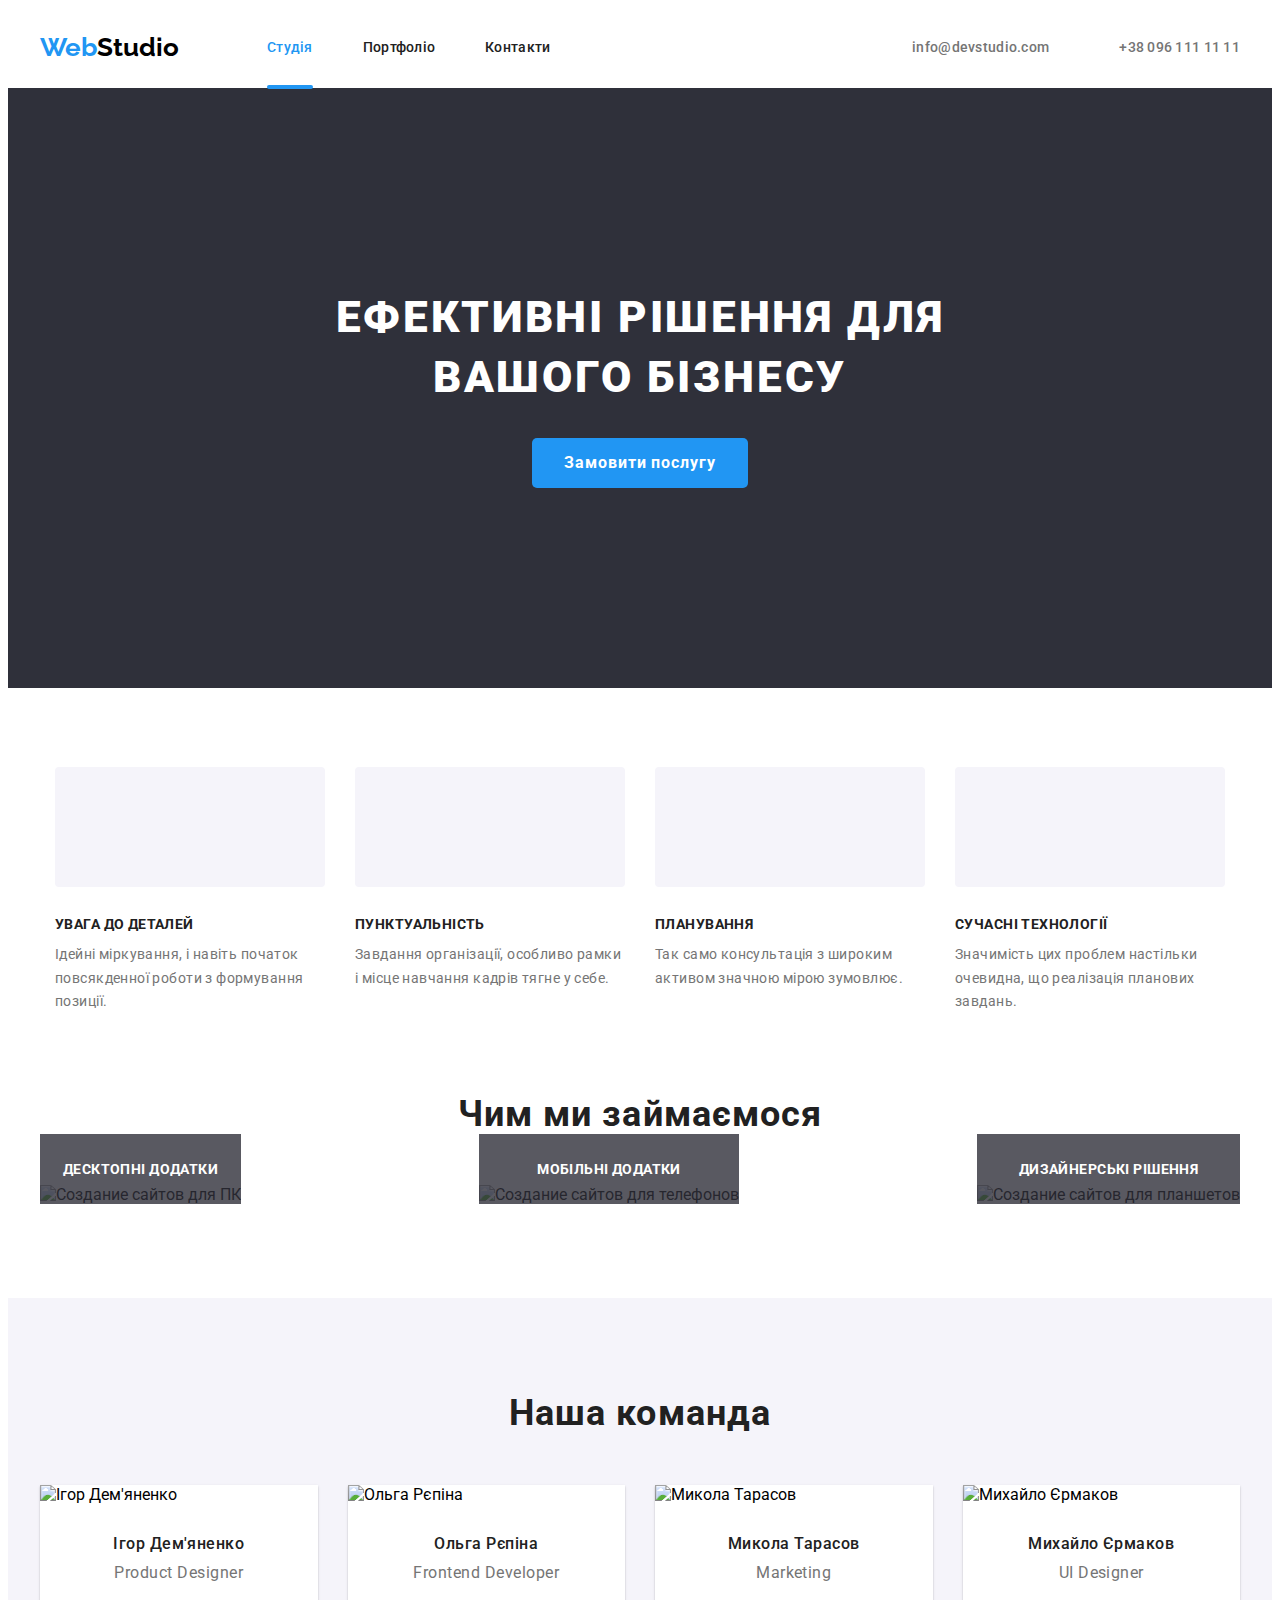
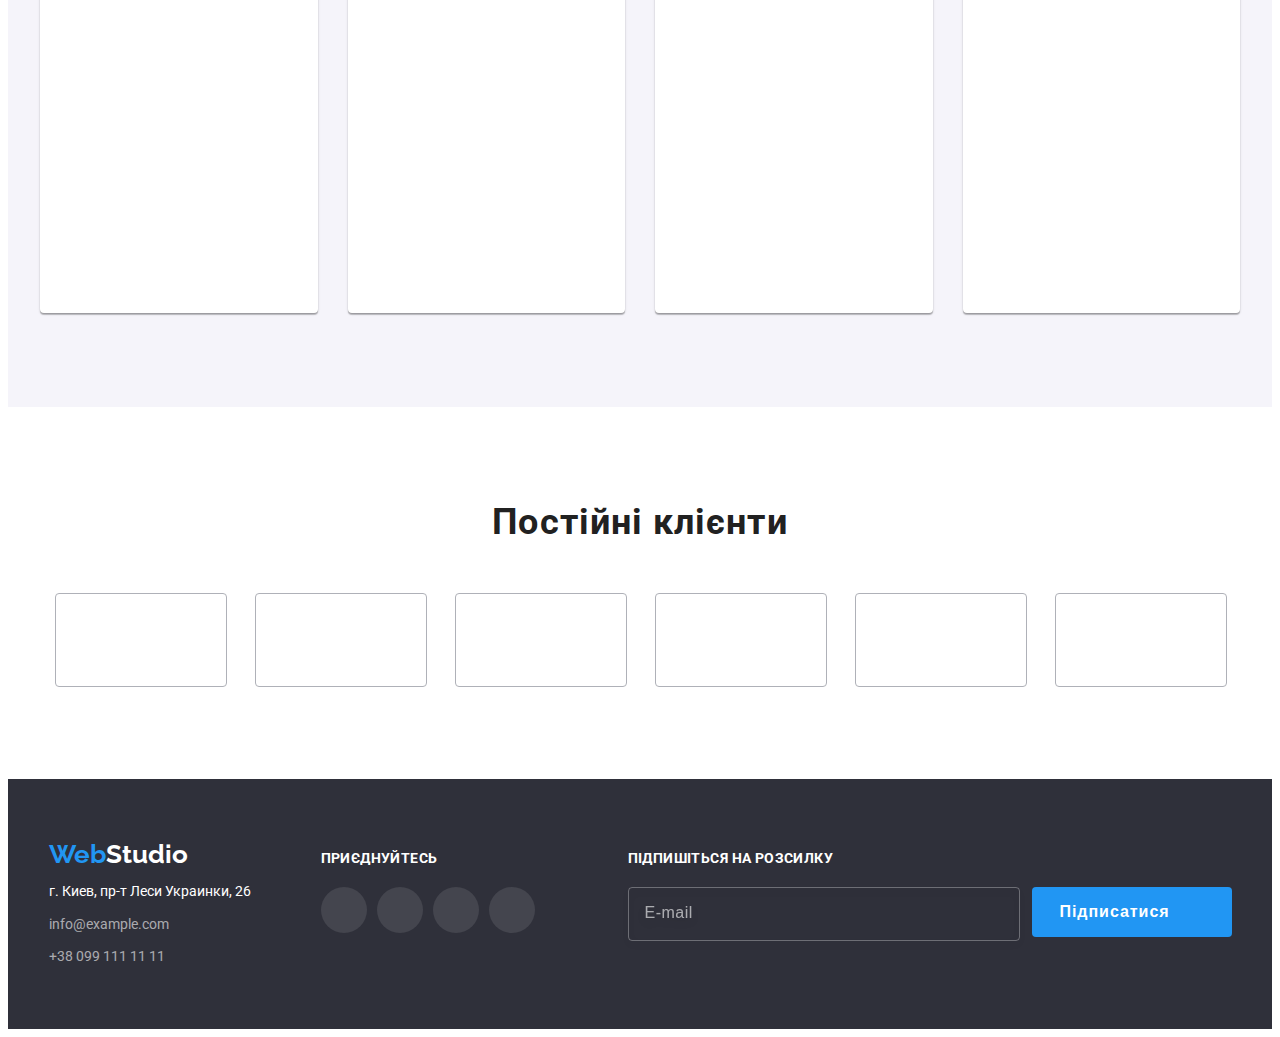
==== index.html @ 0c299c50 "Add files via upload" ====
<!DOCTYPE html>
<html lang="uk">
  <head>
    <meta charset="UTF-8" />
    <meta http-equiv="X-UA-Compatible" content="IE=edge" />
    <meta name="viewport" content="width=device-width, initial-scale=1.0" />
    <link rel="preconnect" href="https://fonts.googleapis.com" />
    <link rel="preconnect" href="https://fonts.gstatic.com" crossorigin />
    <link
      href="https://fonts.googleapis.com/css2?family=Raleway:wght@700&family=Roboto:wght@400;500;700;900&display=swap"
      rel="stylesheet"
    />
    <link
      rel="stylesheet"
      href="https://cdnjs.cloudflare.com/ajax/libs/modern-normalize/1.1.0/modern-normalize.min.css"
      integrity="sha512-wpPYUAdjBVSE4KJnH1VR1HeZfpl1ub8YT/NKx4PuQ5NmX2tKuGu6U/JRp5y+Y8XG2tV+wKQpNHVUX03MfMFn9Q=="
      crossorigin="anonymous"
      referrerpolicy="no-referrer"
    />
    <link rel="stylesheet" href="./css/main.min.css" />
    <title></title>
  </head>
  <body>
    <header class="top-header">
      <div class="container header-container">
        <nav class="nav">
          <a href="./index.html" class="logo"><span class="logo-forepart">Web</span>Studio</a>
          <ul class="nav__list">
            <li class="nav__item">
              <a class="nav__link current" href="./index.html">Студія</a>
            </li>
            <li class="nav__item">
              <a class="nav__link" href="./portfolio.html">Портфоліо</a>
            </li>
            <li class="nav__item">
              <a class="nav__link" href="#footerContacts">Контакти</a>
            </li>
          </ul>
        </nav>

        <button type="button" class="mobile-menu-open-btn" data-menu-open>
          <svg class="mobile-menu-open-btn__icon" width="40" height="40">
            <use href="./images/sprite.svg#burger-icon"></use>
          </svg>
        </button>
        <ul class="header-contacts">
          <li class="header-contacts__item">
            <a class="header-contacts__link link" href="mailto:info@devstudio.com"
              ><svg class="header-contacts__icon icon-mail" width="16" height="12">
                <use href="./images/sprite.svg#icon-envelope"></use>
              </svg>
              info@devstudio.com</a
            >
          </li>
          <li class="header-contacts__item">
            <a class="header-contacts__link link" href="tel:+380961111111"
              ><svg class="header-contacts__icon icon-tel" width="10" height="16">
                <use href="./images/sprite.svg#icon-smartphone"></use>
              </svg>
              +38 096 111 11 11</a
            >
          </li>
        </ul>
      </div>

      <div class="mobile-menu" data-menu>
        <div class="container mobile-menu__container">
          <button type="button" class="mobile-menu__close-btn" data-menu-close>
            <svg class="mobile-menu__close-icon" width="40" height="40">
              <use href="./images/sprite.svg#close-icon"></use>
            </svg>
          </button>
          <ul class="mobile-menu__nav">
            <li class="mobile-menu__nav-item">
              <a class="mobile-menu__nav-link mobile-menu__nav-current" href="./index.html">Студія</a>
            </li>
            <li class="mobile-menu__nav-item">
              <a class="mobile-menu__nav-link" href="./portfolio.html">Портфоліо</a>
            </li>
            <li class="mobile-menu__nav-item">
              <a class="mobile-menu__nav-link" href="#footerContacts">Контакти</a>
            </li>
          </ul>

					<div class="mobile-menu__contacts-container">
						<ul class="mobile-menu__contacts">
            <li class="mobile-menu__contacts-item">
              <a class="mobile-menu__contacts-link" href="tel:+380961111111">+38 096 111 11 11</a>
            </li>
            <li class="mobile-menu__contacts-item">
              <a
                class="mobile-menu__contacts-link mobile-menu__contacts-mail"
                href="mailto:info@devstudio.com"
                >info@devstudio.com</a
              >
            </li>
          </ul>

          <ul class="mobile-menu__socials">
            <li class="mobile-menu__socials-item">
              <a class="mobile-menu__socials-link" href="">Instagram</a>
            </li>
            <li class="mobile-menu__socials-item">
              <a class="mobile-menu__socials-link" href="">Twitter</a>
            </li>
            <li class="mobile-menu__socials-item">
              <a class="mobile-menu__socials-link" href="">Facebook</a>
            </li>
            <li class="mobile-menu__socials-item">
              <a class="mobile-menu__socials-link" href="">LinkedIn</a>
            </li>
          </ul>
					</div>
        </div>
      </div>
    </header>

    <!-- main -->
    <main>
      <!-- hero -->
      <section class="hero">
        <div class="container">
          <h1 class="hero__title">Ефективні рішення для вашого бізнесу</h1>
          <button class="hero__btn" type="button" data-modal-open>Замовити послугу</button>
        </div>
      </section>

      <section class="advantages">
        <div class="container">
          <ul class="advantages__list">
            <li class="advantages__item">
              <div class="advantages-wrapper">
                <svg class="advantages-wrapper__icon" width="70" height="70">
                  <use href="./images/sprite.svg#icon-antenna"></use>
                </svg>
              </div>
              <h3 class="advantages__title">увага до деталей</h3>
              <p class="advantages__desc">
                Ідейні міркування, і навіть початок повсякденної роботи з формування позиції.
              </p>
            </li>
            <li class="advantages__item">
              <div class="advantages-wrapper">
                <svg class="advantages-wrapper__icon" width="70" height="70">
                  <use href="./images/sprite.svg#icon-clock"></use>
                </svg>
              </div>
              <h3 class="advantages__title">пунктуальність</h3>
              <p class="advantages__desc">
                Завдання організації, особливо рамки і місце навчання кадрів тягне у себе.
              </p>
            </li>
            <li class="advantages__item">
              <div class="advantages-wrapper">
                <svg class="advantages-wrapper__icon" width="70" height="70">
                  <use href="./images/sprite.svg#icon-diagram"></use>
                </svg>
              </div>
              <h3 class="advantages__title">планування</h3>
              <p class="advantages__desc">
                Так само консультація з широким активом значною мірою зумовлює.
              </p>
            </li>
            <li class="advantages__item">
              <div class="advantages-wrapper">
                <svg class="advantages-wrapper__icon" width="70" height="70">
                  <use href="./images/sprite.svg#icon-astronaut"></use>
                </svg>
              </div>
              <h3 class="advantages__title">сучасні технології</h3>
              <p class="advantages__desc">
                Значимість цих проблем настільки очевидна, що реалізація планових завдань.
              </p>
            </li>
          </ul>
        </div>
      </section>

      <section class="gallery">
        <div class="container">
          <h2 class="section-title">Чим ми займаємося</h2>
          <ul class="gallery__list">
            <li class="gallery__item">
							<picture>
								<source media="(min-width: 1200px)" srcset="./images/gallery/img-1.webp 1x, ./images/gallery/img-1@2x.webp 2x" type="image/webp">
								<img
									srcset="./images/gallery/img-1.jpg 1x, ./images/gallery/img-1@2x.jpg 2x"
									src="./images/gallery/img-1.jpg"
									alt="Создание сайтов для ПК"
								/>
							</picture>
              <div class="gallery-wrapper">
                <p class="gallery-wrapper__title">Десктопні додатки</p>
              </div>
            </li>
            <li class="gallery__item">
							<picture>
								<source media="(min-width: 1200px)" srcset="./images/gallery/img-2.webp 1x, ./images/gallery/img-2@2x.webp 2x" type="image/webp">
								<img
									srcset="./images/gallery/img-2.jpg 1x, ./images/gallery/img-2@2x.jpg 2x"
									src="./images/gallery/img-2.jpg"
									alt="Создание сайтов для телефонов"
								/>
							</picture>
              <div class="gallery-wrapper">
                <p class="gallery-wrapper__title">Мобільні додатки</p>
              </div>
            </li>
            <li class="gallery__item">
							<picture>
								<source media="(min-width: 1200px)" srcset="./images/gallery/img-3.webp 1x, ./images/gallery/img-3@2x.webp 2x" type="image/webp">
								<img
									srcset="./images/gallery/img-3.jpg 1x, ./images/gallery/img-3@2x.jpg 2x"
									src="./images/gallery/img-3.jpg"
									alt="Создание сайтов для планшетов"
								/>
							</picture>
              <div class="gallery-wrapper">
                <p class="gallery-wrapper__title">Дизайнерські рішення</p>
              </div>
            </li>
          </ul>
        </div>
      </section>

      <section class="team">
        <div class="container">
          <h2 class="section-title">Наша команда</h2>
          <ul class="team__list">
            <li class="team__item">
              <picture class="team-pic">
								<source
                  media="(min-width: 1200px)"
                  srcset="./images/team/desktop-team-1.webp 1x, ./images/team/desktop-team-1@2x.webp 2x"
									type="image/webp"
                />
                <source
                  media="(min-width: 1200px)"
                  srcset="./images/team/desktop-team.jpg 1x, ./images/team/desktop-team@2x.jpg 2x"
                />
								<source
                  media="(min-width: 768px)"
                  srcset="./images/team/tablet-team-1.webp 1x, ./images/team/tablet-team-1@2x.webp 2x"
									type="image/webp"
                />
                <source
                  media="(min-width: 768px)"
                  srcset="./images/team/tablet-team.jpg 1x, ./images/team/tablet-team@2x.jpg 2x"
                />
								<source
                  media="(max-width:767px )"
                  srcset="./images/team/mobile-team-1.webp 1x, ./images/team/mobile-team-1@2x.webp 2x"
									type="image/webp"
                />
                <source
                  media="(max-width:767px )"
                  srcset="./images/team/mobile-team.jpg 1x, ./images/team/mobile-team@2x.jpg 2x"
                />
                <img
                  class="team__img"
                  src="./images/team/team-1.jpg"
                  alt="Ігор Дем'яненко"
                />
              </picture>

              <div class="team-card">
                <h3 class="team-card__title">Ігор Дем'яненко</h3>
                <p class="team-card__desc">Product Designer</p>
                <ul class="team-social">
                  <li class="team-social__item">
                    <a class="team-social__link" href="">
                      <svg class="team-social__icon" width="20" height="20">
                        <use href="./images/sprite.svg#icon-instagram"></use>
                      </svg>
                    </a>
                  </li>
                  <li class="team-social__item">
                    <a class="team-social__link" href="">
                      <svg class="team-social__icon" width="20" height="20">
                        <use href="./images/sprite.svg#icon-twitter"></use>
                      </svg>
                    </a>
                  </li>
                  <li class="team-social__item">
                    <a class="team-social__link" href="">
                      <svg class="team-social__icon" width="20" height="20">
                        <use href="./images/sprite.svg#icon-facebook"></use>
                      </svg>
                    </a>
                  </li>
                  <li class="team-social__item">
                    <a class="team-social__link" href="">
                      <svg class="team-social__icon" width="20" height="20">
                        <use href="./images/sprite.svg#icon-linkedin"></use>
                      </svg>
                    </a>
                  </li>
                </ul>
              </div>
            </li>
            <li class="team__item">
              <picture class="team-pic">
								<source
                  media="(min-width: 1200px)"
                  srcset="./images/team/desktop-team-2.webp 1x, ./images/team/desktop-team-2@2x.webp 2x"
									type="image/webp"
                />
                <source
                  media="(min-width:1200px )"
                  srcset="
                    ./images/team/desktop-team-1.jpg    1x,
                    ./images/team/desktop-team@2x-1.jpg 2x
                  "
                />
								<source
                  media="(min-width: 768px)"
                  srcset="./images/team/tablet-team-2.webp 1x, ./images/team/tablet-team-2@2x.webp 2x"
									type="image/webp"
                />
                <source
                  media="(min-width:768px )"
                  srcset="./images/team/tablet-team-1.jpg 1x, ./images/team/tablet-team@2x-1.jpg 2x"
                />
								<source
                  media="(max-width:767px )"
                  srcset="./images/team/mobile-team-2.webp 1x, ./images/team/mobile-team-2@2x.webp 2x"
									type="image/webp"
                />
                <source
                  media="(max-width:767px )"
                  srcset="./images/team/mobile-team-1.jpg 1x, ./images/team/mobile-team@2x-1.jpg 2x"
                  2x
                />
                <img
                  class="team__img"
                  src="./images/team/team-2.jpg"
                  alt="Ольга Рєпіна"
                />
              </picture>
              <div class="team-card">
                <h3 class="team-card__title">Ольга Рєпіна</h3>
                <p class="team-card__desc">Frontend Developer</p>
                <ul class="team-social">
                  <li class="team-social__item">
                    <a class="team-social__link" href="">
                      <svg class="team-social__icon" width="20" height="20">
                        <use href="./images/sprite.svg#icon-instagram"></use>
                      </svg>
                    </a>
                  </li>
                  <li class="team-social__item">
                    <a class="team-social__link" href="">
                      <svg class="team-social__icon" width="20" height="20">
                        <use href="./images/sprite.svg#icon-twitter"></use>
                      </svg>
                    </a>
                  </li>
                  <li class="team-social__item">
                    <a class="team-social__link" href="">
                      <svg class="team-social__icon" width="20" height="20">
                        <use href="./images/sprite.svg#icon-facebook"></use>
                      </svg>
                    </a>
                  </li>
                  <li class="team-social__item">
                    <a class="team-social__link" href="">
                      <svg class="team-social__icon" width="20" height="20">
                        <use href="./images/sprite.svg#icon-linkedin"></use>
                      </svg>
                    </a>
                  </li>
                </ul>
              </div>
            </li>
            <li class="team__item">
              <picture class="team-pic">
								<source
                  media="(min-width: 1200px)"
                  srcset="./images/team/desktop-team-3.webp 1x, ./images/team/desktop-team-3@2x.webp 2x"
									type="image/webp"
                />
                <source
                  media="(min-width:1200px )"
                  srcset="
                    ./images/team/desktop-team-2.jpg    1x,
                    ./images/team/desktop-team@2x-2.jpg 2x
                  "
                />
								<source
                  media="(min-width: 768px)"
                  srcset="./images/team/tablet-team-3.webp 1x, ./images/team/tablet-team-3@2x.webp 2x"
									type="image/webp"
                />
                <source
                  media="(min-width:768px )"
                  srcset="./images/team/tablet-team-2.jpg 1x, ./images/team/tablet-team@2x-2.jpg 2x"
                />
								<source
                  media="(max-width:767px )"
                  srcset="./images/team/mobile-team-3.webp 1x, ./images/team/mobile-team-3@2x.webp 2x"
									type="image/webp"
                />
                <source
                  media="(max-width:767px )"
                  srcset="./images/team/mobile-team-2.jpg 1x, ./images/team/mobile-team@2x-2.jpg 2x"
                />
                <img
                  class="team__img"
                  src="./images/team/team-3.jpg"
                  alt="Микола Тарасов"
                />
              </picture>
              <div class="team-card">
                <h3 class="team-card__title">Микола Тарасов</h3>
                <p class="team-card__desc">Marketing</p>
                <ul class="team-social">
                  <li class="team-social__item">
                    <a class="team-social__link" href="">
                      <svg class="team-social__icon" width="20" height="20">
                        <use href="./images/sprite.svg#icon-instagram"></use>
                      </svg>
                    </a>
                  </li>
                  <li class="team-social__item">
                    <a class="team-social__link" href="">
                      <svg class="team-social__icon" width="20" height="20">
                        <use href="./images/sprite.svg#icon-twitter"></use>
                      </svg>
                    </a>
                  </li>
                  <li class="team-social__item">
                    <a class="team-social__link" href="">
                      <svg class="team-social__icon" width="20" height="20">
                        <use href="./images/sprite.svg#icon-facebook"></use>
                      </svg>
                    </a>
                  </li>
                  <li class="team-social__item">
                    <a class="team-social__link" href="">
                      <svg class="team-social__icon" width="20" height="20">
                        <use href="./images/sprite.svg#icon-linkedin"></use>
                      </svg>
                    </a>
                  </li>
                </ul>
              </div>
            </li>
            <li class="team__item">
              <picture class="team-pic">
								<source
                  media="(min-width: 1200px)"
                  srcset="./images/team/desktop-team-4.webp 1x, ./images/team/desktop-team-4@2x.webp 2x"
									type="image/webp"
                />
                <source
                  media="(min-width:1200px )"
                  srcset="
                    ./images/team/desktop-team-3.jpg    1x,
                    ./images/team/desktop-team@2x-3.jpg 2x
                  "
                />
								<source
                  media="(min-width: 768px)"
                  srcset="./images/team/tablet-team-4.webp 1x, ./images/team/tablet-team-4@2x.webp 2x"
									type="image/webp"
                />
                <source
                  media="(min-width:768px )"
                  srcset="./images/team/tablet-team-3.jpg 1x, ./images/team/tablet-team@2x-3.jpg 2x"
                />
								<source
                  media="(max-width:767px )"
                  srcset="./images/team/mobile-team-4.webp 1x, ./images/team/mobile-team-4@2x.webp 2x"
									type="image/webp"
                />
                <source
                  media="(max-width:767px )"
                  srcset="./images/team/mobile-team-3.jpg 1x, ./images/team/mobile-team@2x-3.jpg 2x"
                />
                <img
                  class="team__img"
                  src="./images/team/team-4.jpg"
                  alt="Михайло Єрмаков"
                />
              </picture>
              <div class="team-card">
                <h3 class="team-card__title">Михайло Єрмаков</h3>
                <p class="team-card__desc">UI Designer</p>
                <ul class="team-social">
                  <li class="team-social__item">
                    <a class="team-social__link" href="">
                      <svg class="team-social__icon" width="20" height="20">
                        <use href="./images/sprite.svg#icon-instagram"></use>
                      </svg>
                    </a>
                  </li>
                  <li class="team-social__item">
                    <a class="team-social__link" href="">
                      <svg class="team-social__icon" width="20" height="20">
                        <use href="./images/sprite.svg#icon-twitter"></use>
                      </svg>
                    </a>
                  </li>
                  <li class="team-social__item">
                    <a class="team-social__link" href="">
                      <svg class="team-social__icon" width="20" height="20">
                        <use href="./images/sprite.svg#icon-facebook"></use>
                      </svg>
                    </a>
                  </li>
                  <li class="team-social__item">
                    <a class="team-social__link" href="">
                      <svg class="team-social__icon" width="20" height="20">
                        <use href="./images/sprite.svg#icon-linkedin"></use>
                      </svg>
                    </a>
                  </li>
                </ul>
              </div>
            </li>
          </ul>
        </div>
      </section>

      <!-- clients -->
      <section class="clients">
        <div class="container">
          <h2 class="section-title">Постійні клієнти</h2>
          <ul class="clients__list">
            <li class="clients__item">
              <a class="clients__link" href="">
                <svg class="clients__icon" width="106" height="60">
                  <use href="./images/sprite.svg#icon-logo-1"></use>
                </svg>
              </a>
            </li>
            <li class="clients__item">
              <a class="clients__link" href="">
                <svg class="clients__icon" width="106" height="60">
                  <use href="./images/sprite.svg#icon-logo-2"></use>
                </svg>
              </a>
            </li>
            <li class="clients__item">
              <a class="clients__link" href="">
                <svg class="clients__icon" width="106" height="60">
                  <use href="./images/sprite.svg#icon-logo-3"></use>
                </svg>
              </a>
            </li>
            <li class="clients__item">
              <a class="clients__link" href="">
                <svg class="clients__icon" width="106" height="60">
                  <use href="./images/sprite.svg#icon-logo-4"></use>
                </svg>
              </a>
            </li>
            <li class="clients__item">
              <a class="clients__link" href="">
                <svg class="clients__icon" width="106" height="60">
                  <use href="./images/sprite.svg#icon-logo-5"></use>
                </svg>
              </a>
            </li>
            <li class="clients__item">
              <a class="clients__link" href="">
                <svg class="clients__icon" width="106" height="60">
                  <use href="./images/sprite.svg#icon-logo-6"></use>
                </svg>
              </a>
            </li>
          </ul>
        </div>
      </section>
    </main>

    <!-- footer -->
    <footer class="footer">
      <div class="footer-container container">
        <div class="footer-contacts">
          <a href="./index.html" class="logo"><span class="logo-forepart">Web</span>Studio</a>
          <address id="footerContacts" class="studio-address">
            <ul class="footer-contacts__list list">
              <li class="footer-contacts__item">
                <a
                  href="https://goo.gl/maps/VdQWWz9B43m97snR7"
                  target="_blank"
                  rel="noreferrer noopener"
                  class="footer-contacts__address"
                  >г. Киев, пр-т Леси Украинки, 26</a
                >
              </li>
              <li class="footer-contacts__item">
                <a href="mailto:info@example.com" class="footer-contacts__mail">info@example.com</a>
              </li>
              <li class="footer-contacts__item">
                <a href="tel:+380991111111" class="footer-contacts__tel">+38 099 111 11 11</a>
              </li>
            </ul>
          </address>
        </div>

        <!-- footer-social -->
        <div class="footer-social">
          <p class="footer-social__title">приєднуйтесь</p>
          <ul class="footer-social__list">
            <li class="footer-social__item">
              <a class="footer-social__link" href="">
                <svg class="footer-social__icon" width="20" height="20">
                  <use href="./images/sprite.svg#icon-instagram"></use>
                </svg>
              </a>
            </li>
            <li class="footer-social__item">
              <a class="footer-social__link" href="">
                <svg class="footer-social__icon" width="20" height="20">
                  <use href="./images/sprite.svg#icon-twitter"></use>
                </svg>
              </a>
            </li>
            <li class="footer-social__item">
              <a class="footer-social__link" href="">
                <svg class="footer-social__icon" width="20" height="20">
                  <use href="./images/sprite.svg#icon-facebook"></use>
                </svg>
              </a>
            </li>
            <li class="footer-social__item">
              <a class="footer-social__link" href="">
                <svg class="footer-social__icon" width="20" height="20">
                  <use href="./images/sprite.svg#icon-linkedin"></use>
                </svg>
              </a>
            </li>
          </ul>
        </div>

        <!-- footer  subscribes -->
        <div class="footer-subscribes">
          <b class="footer-subscribes__title">Підпишіться на розсилку</b>
          <form class="footer-subscribes__form" name="footer-subscribes__form">
            <input
              type="email"
              name="mail"
              placeholder="E-mail"
              class="footer-subscribes__input"
              type="text"
            />
            <button class="footer-subscribes__btn">
              Підписатися
              <svg class="footer-subscribes__icon" width="24" height="24">
                <use href="./images/sprite.svg#icon-send"></use>
              </svg>
            </button>
          </form>
        </div>
      </div>
    </footer>

     <div class="backdrop is-hidden" data-modal>
      <div class="modal">
        <button type="button" class="modal__close" data-modal-close>
          <svg class="modal__close-icon" width="18" height="18">
            <use href="./images/sprite.svg#icon-close"></use>
          </svg>
        </button>
    <!-- modal form -->
    <form class="modal-form">
          <b class="modal-form__title">Залиште свої дані, ми вам передзвонимо</b>
          <label class="modal-form__label">
            <span class="madal-form__label_desc">Ім'я</span>
						<div class="modal-form__input_wrap">
							<input
              class="modal-form__input"
              type="text"
              required
              name="user_name"
              minlength="2"
            />
            <svg class="madal-form__icon" width="18px" height="18px">
              <use href="./images/sprite.svg#icon-person-black-18dp"></use>
            </svg>
						</div>
          </label>

          <label class="modal-form__label">
            <span class="madal-form__label_desc">Телефон</span>
						<div class="modal-form__input_wrap">
							<input
              class="modal-form__input"
              type="tel"
              required
              name="user_phone-number"
              pattern="[0-9]{3}-[0-9]{3}-[0-9]{2}-[0-9]{2}"
              title="xxx-xxx-xx-xx"
            />
            <svg class="madal-form__icon" width="18px" height="18px">
              <use href="./images/sprite.svg#icon-phone-black-18dp""></use>
            </svg>
						</div>  
          </label>

          <label class="modal-form__label">
            <span class="madal-form__label_desc">Пошта</span>
						<div class="modal-form__input_wrap">
							<input
              class="modal-form__input"
              type="email"
              required
              name="user_email"
            />
            <svg class="madal-form__icon" width="18px" height="18px">
              <use href="./images/sprite.svg#icon-email-black-18dp"></use>
            </svg>
						</div> 
          </label>

          <label class="modal-form__label">
            <span class="madal-form__label_desc">Коментар</span>
            <textarea class="modal-form__textarea" name="user_message" placeholder="Введіть текст"></textarea>
					</label>

          <input class="modal__checkbox visually-hidden" type="checkbox" name="user-policy" id="checkbox-policy" required>
            <label class="modal__checkbox_label" for="checkbox-policy">              
              Погоджуюся з розсилкою та приймаю&nbsp;<a href="" class="modal__checkbox_link">Умови договору</a>
            </label>            
                          
            <button class="modal-form__btn" type="submit">Отправить</button>
        </form>
    </div>
    </div>
    <script src="./js/modal.js"></script>
    <script src="./js/mobile-menu.js"></script>
  </body>
</html>
---- css/main.min.css ----
:root{--accent-color: #2196f3;--accent-text-color: #212121;--accent-color2: #757575;--accent-color3: #ffffff;--icon-fill: #afb1b8;--main-font: "Roboto", sans-serif;--secondary-font: Raleway, sans-serif;--accent-bg-color: #2f303a;--transition: cubic-bezier(0.4, 0, 0.2, 1)}.visually-hidden{position:absolute;width:1px;height:1px;margin:-1px;border:0;padding:0;white-space:nowrap;clip-path:inset(100%);clip:rect(0 0 0 0);overflow:hidden}*::before,*::after{box-sizing:inherit}html{box-sizing:border-box}h1,h2,h3,p{margin-bottom:0;margin-top:0}ul,ol{margin-top:0;margin-bottom:0;padding-left:0;list-style:none}img{display:block;max-width:100%}.link{text-decoration:none}body{font-family:var(--main-font)}.container{width:100%;padding-left:15px;padding-right:15px;margin-left:auto;margin-right:auto}@media screen and (min-width: 480px){.container{width:480px}}@media screen and (min-width: 768px){.container{width:768px}}@media screen and (min-width: 1200px){.container{width:1200px}}.mobile-menu-open-btn{background-color:rgba(0,0,0,0);border:none;padding:0;line-height:0;padding-top:10px;padding-bottom:10px}.mobile-menu-open-btn__icon{fill:#000;transition:fill 250ms var(--transition)}.mobile-menu-open-btn__icon:hover,.mobile-menu-open-btn__iconfocus{fill:var(--accent-color)}.mobile-menu{position:fixed;top:0;left:0;width:100%;height:100%;background-color:#fff;opacity:0;visibility:hidden;pointer-events:none;transition:opacity 250ms var(--transition),visibility 250ms var(--transition);z-index:2}.mobile-menu.is-open{opacity:1;visibility:visible;pointer-events:auto}.mobile-menu__container{position:relative;padding-top:48px;padding-bottom:48px;padding-left:28px;display:flex;flex-direction:column;justify-content:space-between;top:0;left:0;width:100%;min-height:100vh;height:100%}.mobile-menu__close-btn{position:absolute;top:10px;right:15px;background-color:rgba(0,0,0,0);border:none;padding:0;line-height:0}.mobile-menu__close-icon{fill:#000;transition:fill 250ms var(--transition)}.mobile-menu__close-icon:hover,.mobile-menu__close-iconfocus{fill:var(--accent-color)}.mobile-menu__nav-item:not(:last-child){margin-bottom:32px}.mobile-menu__nav-link{font-weight:500;font-size:40px;line-height:1.17;letter-spacing:.02em;color:var(--accent-text-color);text-decoration:none}.mobile-menu__nav-link:hover,.mobile-menu__nav-linkfocus{color:var(--accent-color)}.mobile-menu__nav-current{color:var(--accent-color)}.mobile-menu__contacts{margin-bottom:64px}.mobile-menu__contacts-link{font-weight:500;font-size:34px;line-height:1.18;letter-spacing:.02em;color:var(--accent-color);text-decoration:none}.mobile-menu__contacts-mail{font-weight:500;font-size:24px;line-height:1.17;letter-spacing:.02em;color:var(--accent-color2)}.mobile-menu__socials{display:flex}.mobile-menu__socials-link{font-weight:500;font-size:18px;line-height:1.22;letter-spacing:.02em;color:var(--accent-color);text-decoration:none}.mobile-menu__socials-item:not(:last-child){margin-right:10px;margin-right:10px}.mobile-menu__socials-item:not(:last-child)::after{content:" ";border:1px solid rgba(33,33,33,.2);transform:rotate(90deg);margin-left:10px}@media screen and (min-width: 768px){.mobile-menu{display:none}.mobile-menu-open-btn{display:none}}.logo{font-family:var(--secondary-font);font-weight:700;font-size:26px;line-height:1.2;text-decoration:none}.logo-forepart{color:var(--accent-color)}.top-header .logo{color:#000}.footer .logo{display:block;text-align:center;margin-bottom:20px;color:var(--accent-color3)}@media screen and (min-width: 768px){.top-header .logo{margin-right:88px}}@media screen and (min-width: 1200px){.footer .logo{margin-right:93px;display:inline-block;margin-right:0;margin-bottom:10px;color:var(--accent-color3)}}.backdrop{position:fixed;top:0;left:0;width:100%;height:100%;background-color:rgba(0,0,0,.2);transition:opacity 250ms var(--transition),visibility 250ms var(--transition)}.backdrop.is-hidden{opacity:0;visibility:hidden;pointer-events:none}.modal{position:absolute;top:50%;left:50%;transform:translate(-50%, -50%);width:450px;height:609px;background:var(--accent-color3);box-shadow:0px 1px 3px rgba(0,0,0,.12),0px 1px 1px rgba(0,0,0,.14),0px 2px 1px rgba(0,0,0,.2);border-radius:4px;padding:40px}.modal__close{position:absolute;top:8px;right:8px;display:flex;justify-content:center;align-items:center;width:30px;height:30px;border:1px solid rgba(0,0,0,.1);border-radius:50%;background-color:rgba(0,0,0,0);cursor:pointer;padding:0}.modal__close-icon{fill:#000;transition:fill 250ms var(--transition)}.modal__close:hover .modal__close-icon,.modal__close:focus .modal__close-icon{fill:var(--accent-color)}@media screen and (min-width: 1200px){.modal{width:528px;height:581px}}.modal-form{display:flex;flex-direction:column}.modal-form__title{font-weight:700;font-size:20px;line-height:1.15;text-align:center;letter-spacing:.03em;color:var(--accent-text-color)}.modal-form__input{width:100%;height:40px;border:1px solid rgba(33,33,33,.2);border-radius:4px;padding-left:42px;transition:border-color 250ms var(--transition)}.modal-form__input:focus{outline:none;border-color:var(--accent-color)}.modal-form__label{margin-bottom:10px}.madal-form__label_desc{font-weight:400;font-size:12px;line-height:1.17;letter-spacing:.01em;color:#757575}.madal-form__icon{top:50%;left:12px;position:absolute;transform:translateY(-50%);transition:fill 250ms var(--transition)}.modal-form__input:focus+.madal-form__icon{fill:var(--accent-color)}.modal-form__input_wrap{position:relative;margin-top:4px}.modal-form__textarea{margin-top:4px;padding:12px 16px;resize:none;display:block;width:100%;height:120px;border:1px solid rgba(33,33,33,.2);border-radius:4px;transition:border-color 250ms var(--transition)}.modal-form__textarea:focus{outline:none;border-color:var(--accent-color)}.modal-form__textarea::placeholder{font-weight:400;font-size:12px;line-height:1.67;letter-spacing:.01em;color:rgba(117,117,117,.5)}.modal__checkbox_label{display:flex;justify-content:center;align-items:center;font-size:12px;line-height:1.17;letter-spacing:.03em;margin-bottom:30px}.modal__checkbox_label::before{content:"";cursor:pointer;display:block;width:16px;height:15px;border:2px solid var(--accent-text-color);border-radius:4px;background-color:#fff;margin-right:8.4px}.modal__checkbox:focus+.modal__checkbox_label::before{border:2px solid var(--accent-color)}.modal__checkbox:checked+.modal__checkbox_label::before{background-color:var(--accent-color);background-image:url(../images/check.svg);background-size:contain;background-origin:border-box;border:2px solid var(--accent-color)}.modal__checkbox_link{color:var(--accent-color);font-size:inherit}.modal__checkbox{top:79%;left:43px}.modal-form__btn{min-width:200px;height:50px;background-color:var(--accent-color);border-radius:4px;border:1px solid rgba(0,0,0,0);font-weight:700;font-size:16px;line-height:2;display:flex;justify-content:center;align-items:center;text-align:center;align-self:center;letter-spacing:.06em;color:var(--accent-color3);cursor:pointer}.modal-form__btn:hover,.modal-form__btn:focus{box-shadow:0px 4px 4px rgba(0,0,0,.15)}.section-title{font-weight:700;font-size:28px;line-height:1.18;text-align:center;letter-spacing:.03em;color:var(--accent-text-color);margin-bottom:30px}@media screen and (min-width: 1200px){.section-title{font-size:36px;line-height:1.17;margin-bottom:50px}}.header{background-color:var(--accent-color3);border-bottom:1px solid #ececec}.header-container{display:flex;align-items:center;justify-content:space-between}@media screen and (min-width: 768px){.header{padding-top:0;padding-bottom:0}}.nav__list{display:none}@media screen and (min-width: 768px){.nav{display:flex;align-items:center}.nav__list{display:flex;align-items:center}.nav__item:not(:last-child){margin-right:50px}.nav__link{position:relative;font-weight:500;font-size:14px;line-height:1.14;letter-spacing:.02em;color:var(--accent-text-color);text-decoration:none;display:block;padding-top:32px;padding-bottom:32px;transition:color 250ms var(--transition)}.nav__link:hover,.nav__link:focus{color:var(--accent-color)}.nav__link.current{color:var(--accent-color)}.nav__link.current::after{content:"";position:absolute;display:block;left:0;bottom:-1px;width:100%;height:4px;border-radius:2px;background-color:var(--accent-color)}}.header-contacts{display:none}@media screen and (min-width: 768px){.header-contacts{display:block;margin-left:auto}.header-contacts__item:not(:last-child){margin-bottom:10px}.header-contacts__link{font-weight:500;font-size:14px;line-height:1.14;letter-spacing:.02em;color:var(--accent-color2);justify-content:center;align-items:center;transition:color 250ms var(--transition)}.header-contacts__link:hover,.header-contacts__link:focus{color:var(--accent-color)}.header-contacts__icon{margin-right:8px;fill:var(--accent-color2);transition:fill 250ms var(--transition)}.header-contacts__link:hover .header-contacts__icon,.header-contacts__link:focus .header-contacts__icon{fill:var(--accent-color)}.icon-mail{width:14px;height:10px}.icon-telephone{width:10px;height:14px}}@media screen and (min-width: 1200px){.header-contacts{display:flex;margin-left:auto}.header-contacts__item:not(:last-child){margin-right:50px;margin-bottom:0}.header-contacts__link{display:flex}.header-contacts__icon{margin-right:10px}.icon-mail{width:16px;height:12px}.icon-telephone{width:10px;height:16px}}.hero{background-image:linear-gradient(rgba(47, 48, 58, 0.4), rgba(47, 48, 58, 0.4)),url(../images/hero/mobile-hero.jpg);background-repeat:no-repeat;background-size:cover;max-width:480px;background-color:var(--accent-bg-color);padding-top:118px;padding-bottom:118px;margin:0 auto}@media(min-device-pixel-ratio: 2),(min-resolution: 192dpi),(min-resolution: 2dppx){.hero{background-image:linear-gradient(rgba(47, 48, 58, 0.4), rgba(47, 48, 58, 0.4)),url(../images/hero/mobile-hero@2x.jpg)}}.hero__title{font-weight:900;font-size:26px;line-height:1.61;text-align:center;letter-spacing:.06em;text-transform:uppercase;color:var(--accent-color3);max-width:360px;margin-left:auto;margin-right:auto;margin-bottom:30px}.hero__btn{background-color:var(--accent-color);cursor:pointer;font-family:var(--main-font);font-weight:700;font-size:16px;line-height:1.87;display:flex;align-items:center;text-align:center;letter-spacing:.06em;color:var(--accent-color3);margin-left:auto;margin-right:auto;min-width:200px;min-height:50px;border:none;border-radius:4px;padding:10px 24px;transition:background-color 250ms var(--transition)}.hero__btn:hover,.hero__btn:focus{background-color:#188ce8}@media screen and (min-width: 768px){.hero{background-image:linear-gradient(rgba(47, 48, 58, 0.4), rgba(47, 48, 58, 0.4)),url(../images/hero/tablet-hero.jpg);background-repeat:no-repeat;background-size:cover;max-width:768px}}@media screen and (min-width: 768px)and (min-device-pixel-ratio: 2),screen and (min-width: 768px)and (min-resolution: 192dpi),screen and (min-width: 768px)and (min-resolution: 2dppx){.hero{background-image:linear-gradient(rgba(47, 48, 58, 0.4), rgba(47, 48, 58, 0.4)),url(../images/hero/tablet-hero@2x.jpg)}}@media screen and (min-width: 1200px){.hero{background-image:linear-gradient(rgba(47, 48, 58, 0.4), rgba(47, 48, 58, 0.4)),url(../images/hero/desktop-hero.jpg);background-repeat:no-repeat;background-size:cover;max-width:1600px;padding-top:200px;padding-bottom:200px}}@media screen and (min-width: 1200px)and (min-device-pixel-ratio: 2),screen and (min-width: 1200px)and (min-resolution: 192dpi),screen and (min-width: 1200px)and (min-resolution: 2dppx){.hero{background-image:linear-gradient(rgba(47, 48, 58, 0.4), rgba(47, 48, 58, 0.4)),url(../images/hero/desktop-hero@2x.jpg)}}@media screen and (min-width: 1200px){.hero__title{font-size:44px;line-height:1.36;max-width:696px}}@media screen and (min-width: 1200px){.hero__btn{border-radius:5px;padding:10px 32px}}.advantages{padding-top:60px;padding-bottom:60px}.advantages__item{max-width:450px}.advantages-wrapper{width:100%;height:120px;background-color:#f5f4fa;border-radius:4px;display:flex;justify-content:center;align-items:center;margin-bottom:30px}.advantages__title{font-weight:700;font-size:14px;line-height:1.14;text-align:center;letter-spacing:.03em;text-transform:uppercase;color:var(--accent-text-color);margin-bottom:10px}.advantages__desc{font-weight:400;font-size:14px;line-height:1.71;letter-spacing:.03em;color:var(--accent-color2)}@media screen and (max-width: 767px){.advantages__item:not(:last-child){margin-bottom:30px}}@media screen and (min-width: 768px){.advantages__list{display:flex;flex-wrap:wrap;justify-content:space-between;margin:-15px}.advantages__item{max-width:354px;margin:15px}.advantages__title{text-align:start}}@media screen and (min-width: 1200px){.advantages{padding-top:94px;padding-bottom:94px;background-color:var(--accent-color3)}.advantages__list{flex-wrap:nowrap;justify-content:center}.advantages__item{max-width:270px;margin:0px;flex-basis:calc((100% - 90px)/4)}.advantages__item:not(:last-child){margin-right:30px}.advantages-wrapper{width:270px;background-color:#f5f4fa}}.gallery{display:none}@media screen and (min-width: 1200px){.gallery{display:block;padding-bottom:94px;background-color:var(--accent-color3)}.gallery .gallery__list{display:flex;justify-content:space-between}.gallery .gallery__item{position:relative}.gallery .gallery-wrapper{position:absolute;bottom:0;width:100%;min-height:70px;background:rgba(47,48,58,.8);display:flex;justify-content:center;align-items:center}.gallery .gallery-wrapper__title{font-weight:700;font-size:14px;line-height:1.14;text-align:center;letter-spacing:.03em;text-transform:uppercase;color:#fff}}.team{padding-top:60px;padding-bottom:60px;background-color:#f5f4fa}.team__item{max-width:450px;max-height:622px;background-color:var(--accent-color3);box-shadow:0px 1px 3px rgba(0,0,0,.12),0px 1px 1px rgba(0,0,0,.14),0px 2px 1px rgba(0,0,0,.2);border-radius:0px 0px 4px 4px}.team-card{padding-top:30px;padding-bottom:30px}.team__img{width:100%;max-height:460px}.team-card{padding-top:30px;padding-bottom:16px}.team-card__title{font-weight:500;font-size:16px;line-height:1.19;text-align:center;letter-spacing:.03em;color:var(--accent-text-color);margin-bottom:10px}.team-card__desc{font-weight:400;font-size:16px;line-height:1.19;text-align:center;letter-spacing:.03em;color:var(--accent-color2);margin-bottom:16px}.team-social{display:flex;justify-content:center;align-items:center}.team-social__item:not(:last-child){margin-right:10px}.team-social__link{display:flex;align-items:center;justify-content:center;width:44px;height:44px;border-radius:50%;border:1px solid rgba(0,0,0,0);cursor:pointer;transition:background-color 250ms var(--transition)}.team-social__link:hover,.team-social__link:focus{background-color:var(--accent-color)}.team-social__icon{fill:var(--icon-fill);transition:fill 250ms var(--transition)}.team-social__link:hover .team-social__icon,.team-social__link:focus .team-social__icon{fill:var(--accent-color3)}@media screen and (max-width: 767px){.team__item:not(:last-child){margin-bottom:30px}}@media screen and (min-width: 768px){.team__list{display:flex;flex-wrap:wrap;justify-content:center;margin:-15px}.team__item{width:354px;height:536px;margin:15px}}@media screen and (min-width: 1200px){.team{padding-top:94px;padding-bottom:94px}.team__list{flex-wrap:nowrap;margin-top:-30px;margin-left:-30px;margin:-15px}.team__item{width:270px;height:428px;margin-top:30px;margin-left:30px;margin:15px;flex-basis:calc((100% - 120px)/4)}.team-card{padding-top:30px;padding-bottom:30px}}.clients{padding-top:60px;padding-bottom:60px}.clients__item{width:210px;height:92px;margin:15px}.clients__list{display:flex;flex-wrap:wrap;justify-content:center;margin:-15px}.clients__link{width:100%;height:100%;display:flex;align-items:center;justify-content:center;border:1px solid var(--icon-fill);border-radius:4px;transition:250ms border var(--transition)}.clients__link:hover,.clients__link:focus{border:1px solid var(--accent-color)}.clients__icon{fill:var(--icon-fill);transition:fill 250ms var(--transition)}.clients__link:hover .clients__icon,.clients__link:focus .clients__icon{fill:var(--accent-color)}@media screen and (min-width: 768px){.clients__item{width:226px}}@media screen and (min-width: 1200px){.clients{padding-top:94px;padding-bottom:94px}.clients__list{flex-wrap:nowrap}.clients__item{width:170px}}.footer{padding-top:60px;padding-bottom:60px;background-color:var(--accent-bg-color)}@media screen and (min-width: 768px){.footer-container{display:flex;flex-wrap:wrap;align-items:baseline;justify-content:center}}@media screen and (min-width: 1200px){.footer-container{flex-wrap:nowrap}}.footer-social{align-items:center;justify-content:center;text-align:center;margin-bottom:60px}.footer-social__title{font-weight:700;font-size:14px;line-height:1.14;letter-spacing:.03em;text-transform:uppercase;color:var(--accent-color3);margin-bottom:20px}.footer-social__list{display:flex;align-items:center;justify-content:center}.footer-social__link{display:flex;align-items:center;justify-content:center;width:44px;height:44px;border-radius:50%;border:1px solid rgba(0,0,0,0);cursor:pointer;background-color:rgba(255,255,255,.1);transition:background-color 250ms var(--transition)}.footer-social__link:hover,.footer-social__link:focus{background-color:var(--accent-color)}.footer-social__item:not(:last-child){margin-right:10px}.footer-social__icon{fill:var(--accent-color3)}@media screen and (min-width: 1200px){.footer-social{margin-bottom:0}.footer-social__title{text-align:left}}.footer-contacts{margin-bottom:60px}.footer-contacts__list{display:flex;flex-direction:column;align-items:center}.footer-contacts__item:not(:last-child){margin-bottom:8px}.studio-address{font-style:inherit}.footer-contacts__address{font-style:inherit;font-size:14px;line-height:1.7;text-decoration:none;color:var(--accent-color3);transition:color 250ms var(--transition)}.footer-contacts__address:hover,.footer-contacts__address:focus{color:var(--accent-color)}.footer-contacts__mail{font-style:inherit;font-size:14px;line-height:1.7;text-decoration:none;color:rgba(255,255,255,.6);transition:color 250ms var(--transition)}.footer-contacts__mail:hover,.footer-contacts__mail:focus{color:var(--accent-color)}.footer-contacts__tel{font-style:inherit;font-size:14px;line-height:1.7;text-decoration:none;color:rgba(255,255,255,.6);transition:color 250ms var(--transition)}.footer-contacts__tel:hover,.footer-contacts__tel:focus{color:var(--accent-color)}@media screen and (min-width: 768px){.footer-contacts{margin-right:165px}}@media screen and (min-width: 1200px){.footer-contacts{margin-right:70px;margin-bottom:0}.footer-contacts__item:not(:last-child){margin-bottom:9px}.footer-contacts__list{display:block}}.footer-subscribes{align-items:center;justify-content:center;text-align:center}.footer-subscribes__title{display:block;margin-bottom:20px;font-weight:700;font-size:14px;line-height:1.14;letter-spacing:.03em;text-transform:uppercase;color:var(--accent-color3)}.footer-subscribes__input{width:100%;height:50px;border:1px solid rgba(255,255,255,.3);filter:drop-shadow(0px 4px 4px rgba(0, 0, 0, 0.15));border-radius:4px;outline:0;background-color:rgba(0,0,0,0);color:var(--accent-color3);margin-right:12px;padding-left:16px;padding-right:16px;margin-bottom:20px;transition:box-shadow 250ms var(--transition)}.footer-subscribes__input:hover,.footer-subscribes__input:focus{box-shadow:0px 4px 4px rgba(0,0,0,.15)}.footer-subscribes__form{display:flex;flex-direction:column;align-items:center}.footer-subscribes__form input::placeholder{font-weight:400;font-size:16px;line-height:1.25;letter-spacing:.03em;color:rgba(255,255,255,.6)}.footer-subscribes__btn{width:200px;height:50px;background-color:#2196f3;border:none;border-radius:4px;padding-left:28px;padding-right:28px;font-weight:700;font-size:16px;line-height:1.87;display:flex;align-items:center;text-align:center;letter-spacing:.06em;color:var(--accent-color3)}.footer-subscribes__btn:hover,.footer-subscribes__btn:focus{box-shadow:0px 4px 4px rgba(0,0,0,.15)}.footer-subscribes__icon{fill:#fff;margin-left:10px}@media screen and (min-width: 768px){.footer-subscribes__input{width:450px}}@media screen and (min-width: 1200px){.footer-subscribes__title{text-align:left}.footer-subscribes__form{flex-direction:row;align-items:normal}.footer-subscribes{margin-left:93px}.footer-subscribes__input{margin-bottom:0px;width:358px}}.portfolio{padding-top:60px;padding-bottom:60px}@media screen and (min-width: 1200px){.portfolio{padding-top:94px;padding-bottom:94px}}.portfolio-filters{margin-bottom:25px}.portfolio-filters__item{display:inline-block;margin-bottom:15px}.portfolio-filters__item:not(:last-child){margin-right:8px}.portfolio-filters__btn{cursor:pointer;font-family:var(--main-font);font-weight:500;font-size:16px;line-height:1.62;text-align:center;letter-spacing:.03em;color:var(--accent-text-color);background:#f5f4fa;border:1px solid rgba(0,0,0,0);border-radius:4px;padding:6px 22px;transition:background-color 250ms var(--transition),box-shadow 250ms var(--transition)}.portfolio-filters__btn:hover,.portfolio-filters__btn:focus{background-color:var(--accent-color);color:var(--accent-color3);box-shadow:0px 3px 1px rgba(0,0,0,.1),0px 1px 2px rgba(0,0,0,.08),0px 2px 2px rgba(0,0,0,.12);border-radius:4px}@media screen and (min-width: 768px){.portfolio-filters{justify-content:center;margin-bottom:30px;display:flex;justify-content:center;margin-bottom:30px}}.portfolio-prj__item:not(:last-child){margin-bottom:30px}.portfolio-prj__card{padding-left:24px;padding-right:24px;padding-bottom:20px;padding-top:20px;border-left:1px solid #eee;border-right:1px solid #eee;border-bottom:1px solid #eee}.portfolio-prj__title{font-weight:700;font-size:17px;line-height:2;letter-spacing:.06em;color:var(--accent-text-color);margin-bottom:4px}.portfolio-prj__desc{font-weight:400;font-size:16px;line-height:1.87;letter-spacing:.03em;color:var(--accent-color2)}.portfolio-prj__link{max-width:450px;display:block;text-decoration:none;transition:250ms box-shadow var(--transition)}.portfolio-prj__link:hover,.portfolio-prj__link:focus{box-shadow:0px 1px 1px rgba(0,0,0,.12),0px 4px 4px rgba(0,0,0,.06),1px 4px 6px rgba(0,0,0,.16)}.portfolio-prj__img{position:relative;max-width:450px;max-height:294px;overflow:hidden}.portfolio-prj__img-div{max-width:450px}.portfolio-prj__img-div{width:450px}.portfolio-prj__overlay{position:absolute;top:0;left:0;transform:translate(0, 100%);width:100%;height:100%;background-color:rgba(33,150,243,.9);opacity:0;transition:transform 250ms var(--transition),opacity 250ms var(--transition)}.portfolio-prj__link:hover .portfolio-prj__overlay{opacity:1;transform:translate(0, 0)}.portfolio-prj__overlay-desc{font-weight:400;font-size:18px;line-height:1.56;letter-spacing:.03em;padding:63px 24px;color:#fff}@media screen and (min-width: 768px){.portfolio-prj{display:flex;flex-wrap:wrap;margin-left:-30px;margin-top:-30px}.portfolio-prj__item{display:flex;justify-content:center;align-items:center;max-width:354px;margin-left:30px;margin-top:30px;flex-basis:calc((100% - 90px)/3)}.portfolio-prj__item:not(:last-child){margin-bottom:0}.portfolio-prj__img{max-width:354px}.portfolio-prj__img-div{max-width:354px}}@media screen and (min-width: 1200px){.portfolio-prj__item{max-width:370px}.portfolio-prj__img{max-width:370px}.portfolio-prj__img-div{max-width:370px}.portfolio-prj__title{font-size:18px}}/*# sourceMappingURL=main.min.css.map */
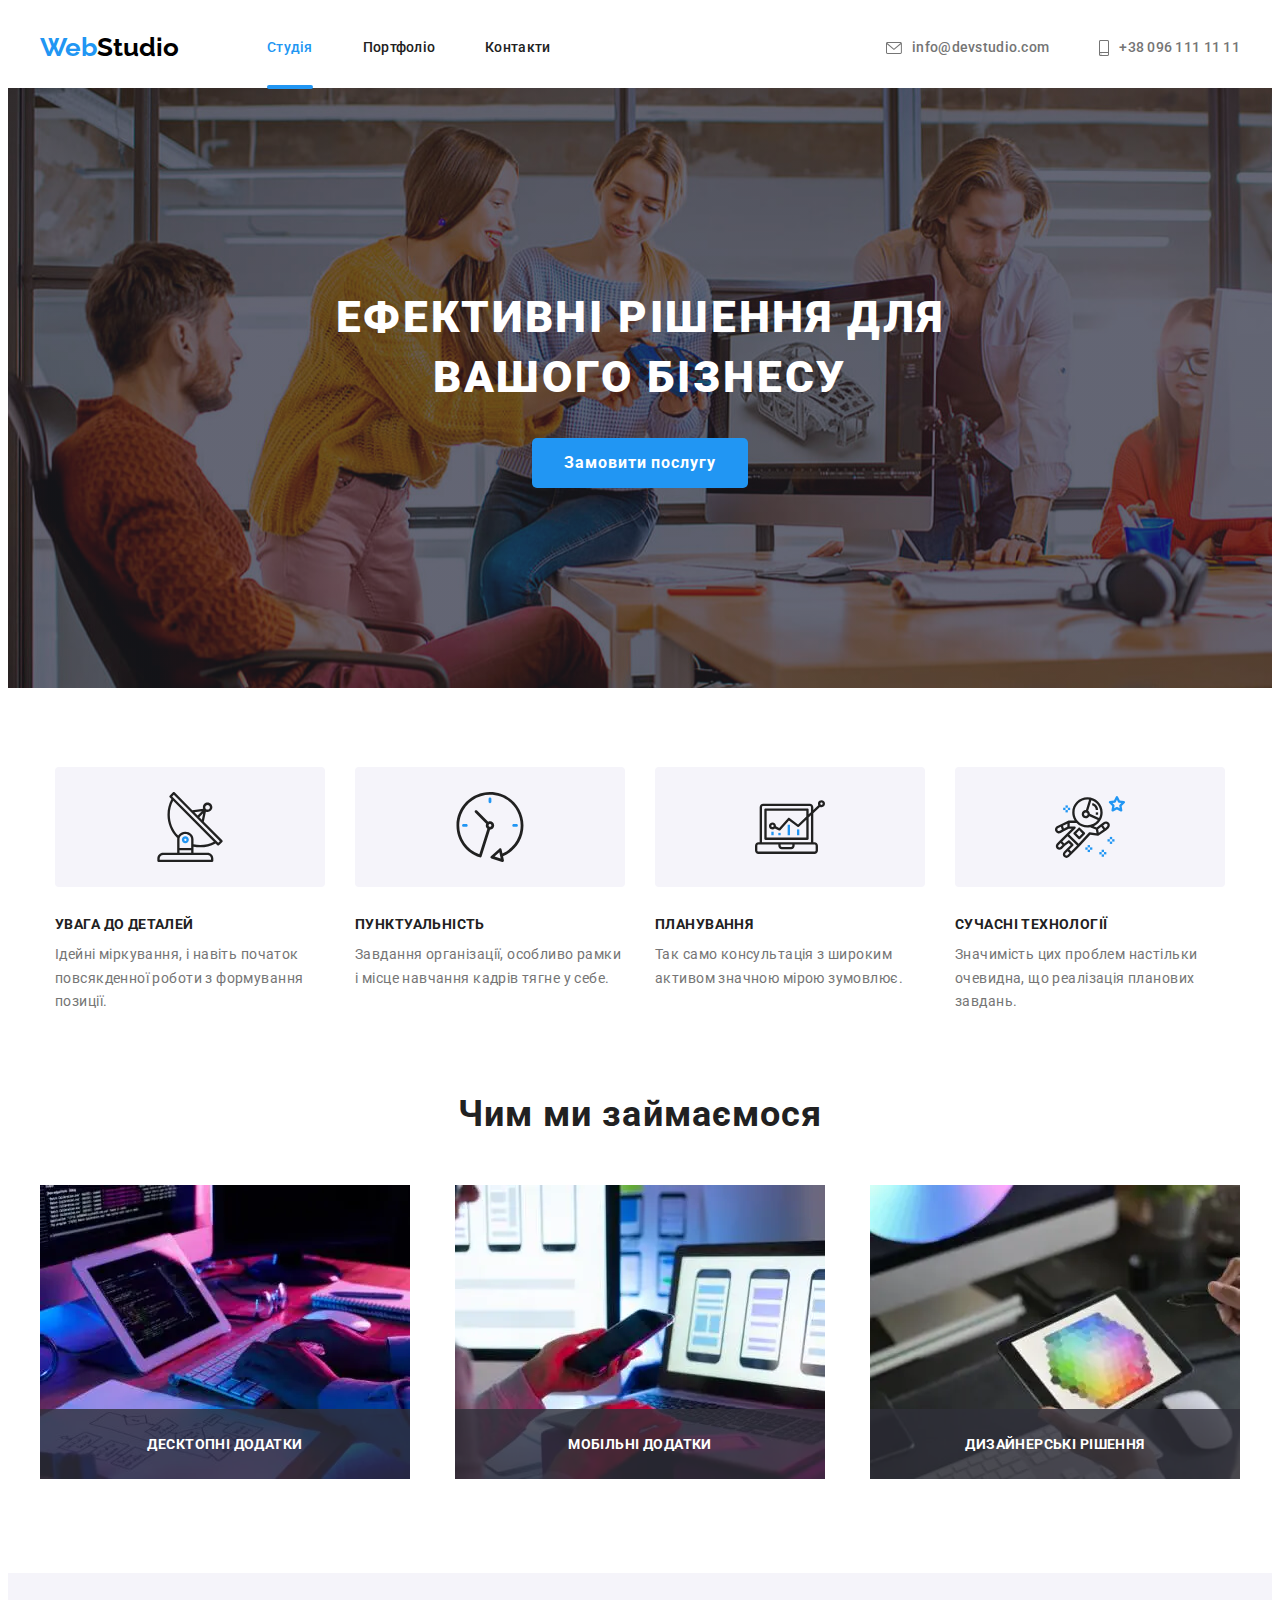
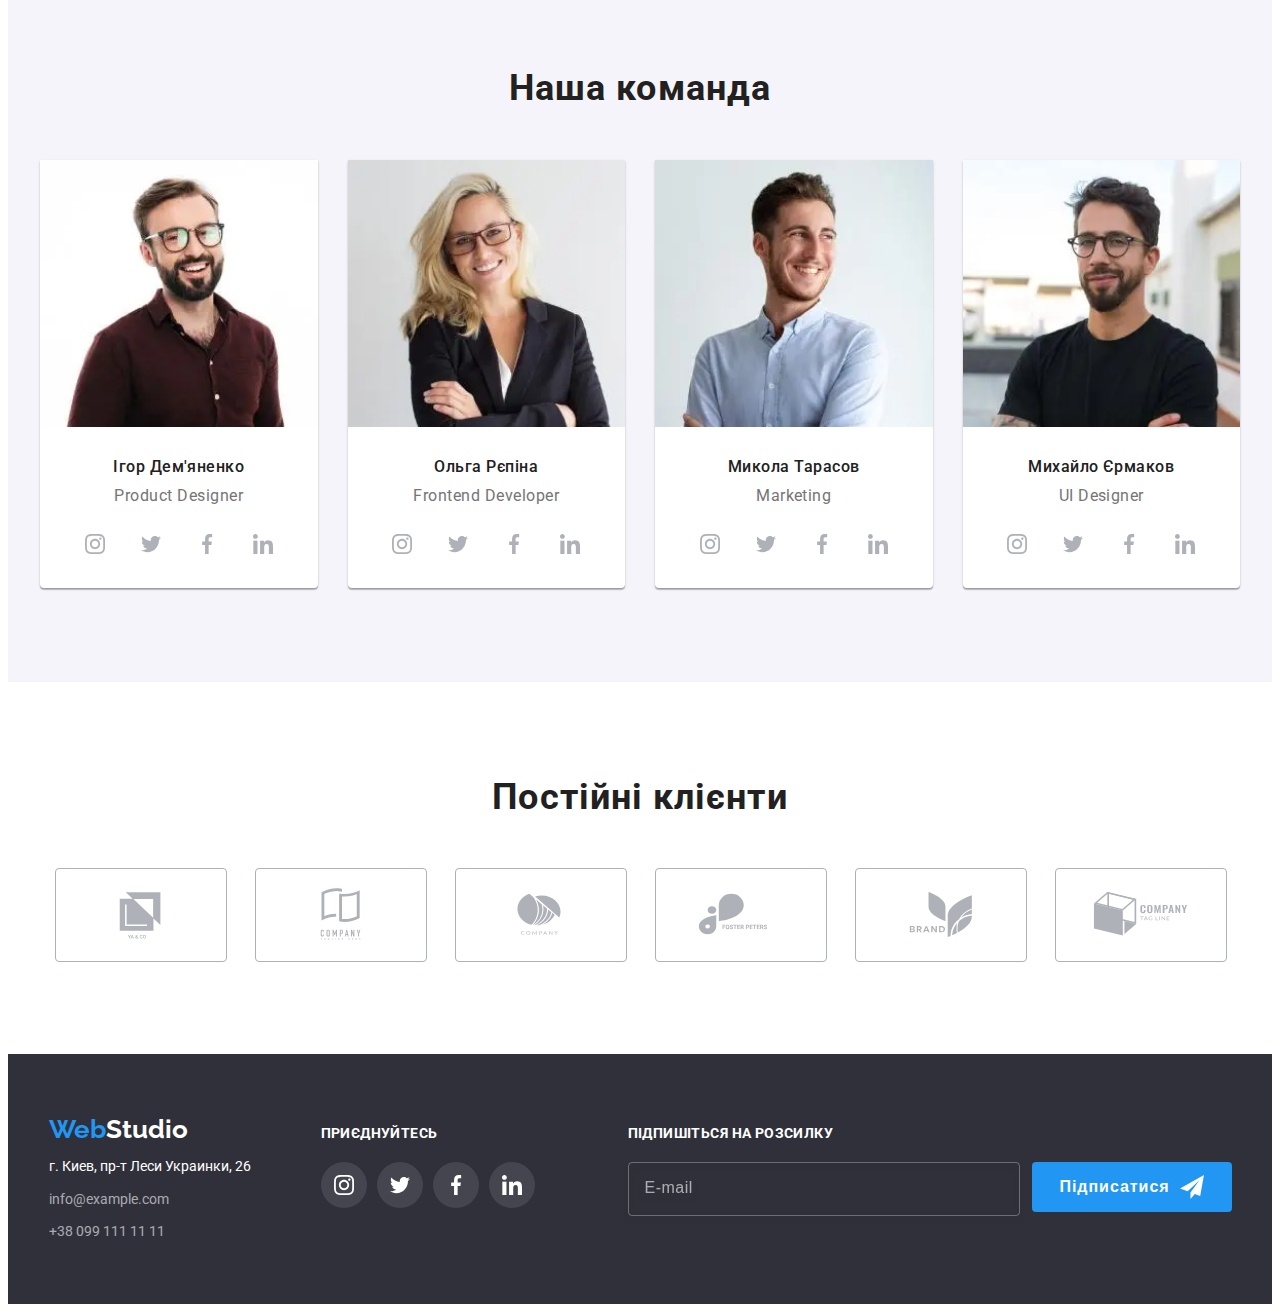
==== commit d3978abb: "modified" ====
--- a/index.html
+++ b/index.html
@@ -33,7 +33,7 @@
               <a class="nav__link" href="./portfolio.html">Портфоліо</a>
             </li>
             <li class="nav__item">
-              <a class="nav__link" href="#footerContacts">Контакти</a>
+              <a class="nav__link" href="#">Контакти</a>
             </li>
           </ul>
         </nav>
@@ -78,7 +78,7 @@
               <a class="mobile-menu__nav-link" href="./portfolio.html">Портфоліо</a>
             </li>
             <li class="mobile-menu__nav-item">
-              <a class="mobile-menu__nav-link" href="#footerContacts">Контакти</a>
+              <a class="mobile-menu__nav-link" href="#">Контакти</a>
             </li>
           </ul>
 
